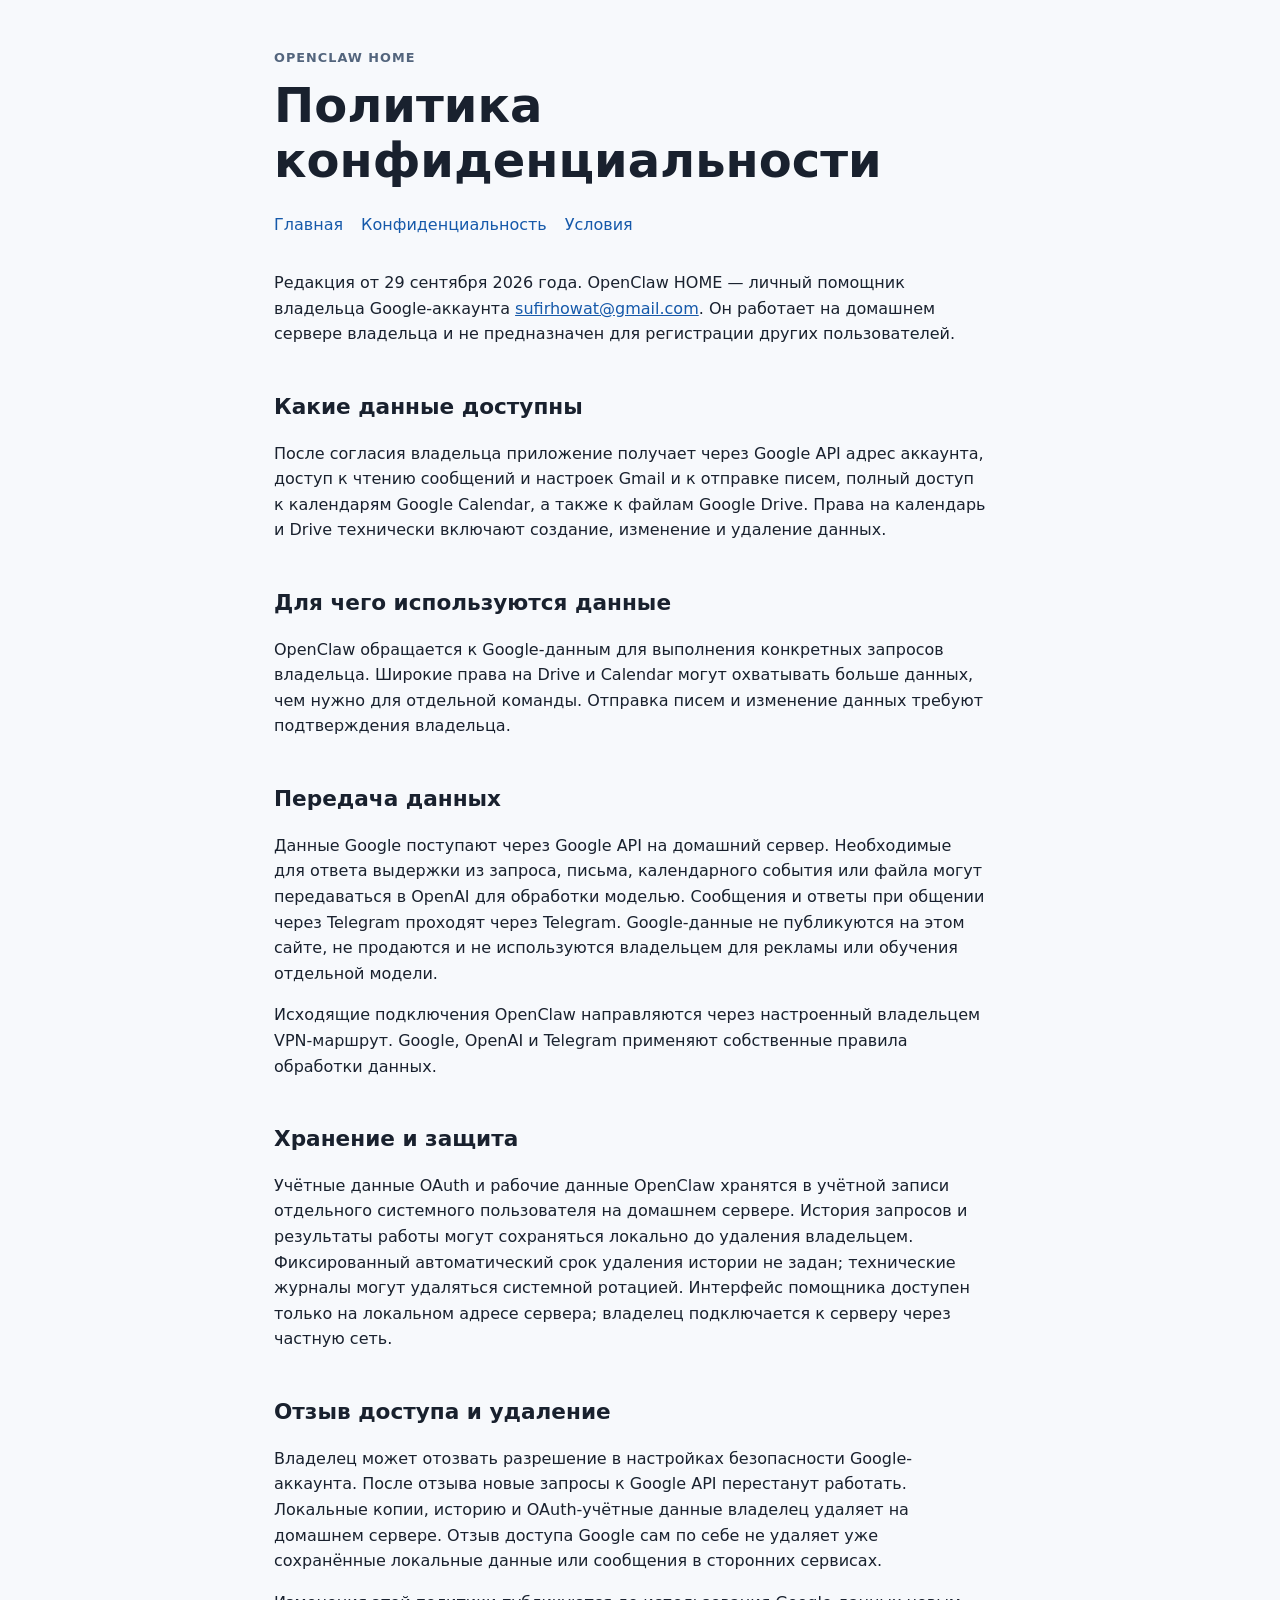
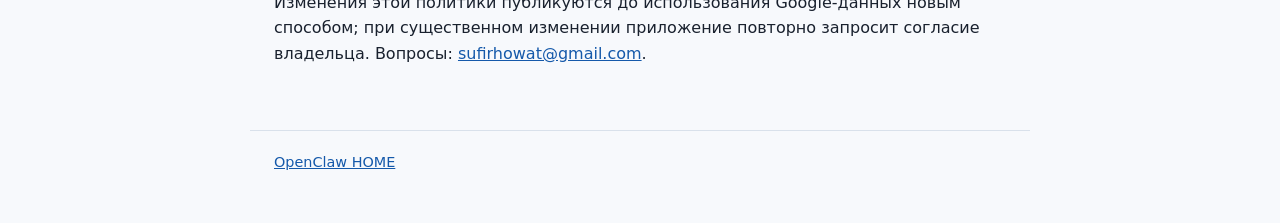
==== privacy.html @ c095cc1c "Prepare OpenClaw HOME OAuth information pages" ====
<!doctype html>
<html lang="ru"><head><meta charset="utf-8"><meta name="viewport" content="width=device-width,initial-scale=1"><title>Конфиденциальность — OpenClaw HOME</title><link rel="stylesheet" href="style.css"></head>
<body><header><div class="eyebrow">OpenClaw HOME</div><h1>Политика конфиденциальности</h1><nav aria-label="Навигация"><a href="index.html">Главная</a><a href="privacy.html" aria-current="page">Конфиденциальность</a><a href="terms.html">Условия</a></nav></header>
<main><p>Редакция от 29 сентября 2026 года. OpenClaw HOME — личный помощник владельца Google-аккаунта <a href="mailto:sufirhowat@gmail.com">sufirhowat@gmail.com</a>. Он работает на домашнем сервере владельца и не предназначен для регистрации других пользователей.</p>
<h2>Какие данные доступны</h2><p>После согласия владельца приложение получает через Google API адрес аккаунта, доступ к чтению сообщений и настроек Gmail и к отправке писем, полный доступ к календарям Google Calendar, а также к файлам Google Drive. Права на календарь и Drive технически включают создание, изменение и удаление данных.</p>
<h2>Для чего используются данные</h2><p>OpenClaw обращается к Google-данным для выполнения конкретных запросов владельца. Широкие права на Drive и Calendar могут охватывать больше данных, чем нужно для отдельной команды. Отправка писем и изменение данных требуют подтверждения владельца.</p>
<h2>Передача данных</h2><p>Данные Google поступают через Google API на домашний сервер. Необходимые для ответа выдержки из запроса, письма, календарного события или файла могут передаваться в OpenAI для обработки моделью. Сообщения и ответы при общении через Telegram проходят через Telegram. Google-данные не публикуются на этом сайте, не продаются и не используются владельцем для рекламы или обучения отдельной модели.</p>
<p>Исходящие подключения OpenClaw направляются через настроенный владельцем VPN-маршрут. Google, OpenAI и Telegram применяют собственные правила обработки данных.</p>
<h2>Хранение и защита</h2><p>Учётные данные OAuth и рабочие данные OpenClaw хранятся в учётной записи отдельного системного пользователя на домашнем сервере. История запросов и результаты работы могут сохраняться локально до удаления владельцем. Фиксированный автоматический срок удаления истории не задан; технические журналы могут удаляться системной ротацией. Интерфейс помощника доступен только на локальном адресе сервера; владелец подключается к серверу через частную сеть.</p>
<h2>Отзыв доступа и удаление</h2><p>Владелец может отозвать разрешение в настройках безопасности Google-аккаунта. После отзыва новые запросы к Google API перестанут работать. Локальные копии, историю и OAuth-учётные данные владелец удаляет на домашнем сервере. Отзыв доступа Google сам по себе не удаляет уже сохранённые локальные данные или сообщения в сторонних сервисах.</p>
<p>Изменения этой политики публикуются до использования Google-данных новым способом; при существенном изменении приложение повторно запросит согласие владельца. Вопросы: <a href="mailto:sufirhowat@gmail.com">sufirhowat@gmail.com</a>.</p>
</main><footer><a href="index.html">OpenClaw HOME</a></footer></body></html>
---- style.css ----
:root{color-scheme:light dark;font-family:system-ui,-apple-system,BlinkMacSystemFont,"Segoe UI",sans-serif;line-height:1.6}
*{box-sizing:border-box}
body{margin:0;background:#f7f9fc;color:#19212e}
header,main,footer{max-width:780px;margin:auto;padding:0 24px}
header{padding-top:48px}
main{padding-top:16px;padding-bottom:48px}
footer{padding-top:20px;padding-bottom:48px;border-top:1px solid #d9e1eb;font-size:.9rem}
h1{font-size:clamp(2rem,5vw,3rem);line-height:1.15;margin:.2em 0 .5em}
h2{font-size:1.35rem;margin:2em 0 .4em}
p,li{max-width:70ch}
a{color:#1559aa}
nav{display:flex;gap:18px;flex-wrap:wrap}
nav a{text-decoration:none}
nav a:hover,nav a:focus{text-decoration:underline}
.eyebrow{text-transform:uppercase;letter-spacing:.08em;font-size:.8rem;font-weight:700;color:#53657d}
.callout{background:#e9f1fb;border-left:4px solid #2865ae;padding:14px 18px;border-radius:4px}
@media(prefers-color-scheme:dark){body{background:#111822;color:#eef3fa}footer{border-color:#344050}a{color:#8fbeff}.eyebrow{color:#afc3dd}.callout{background:#1b2e46;border-color:#8fbeff}}
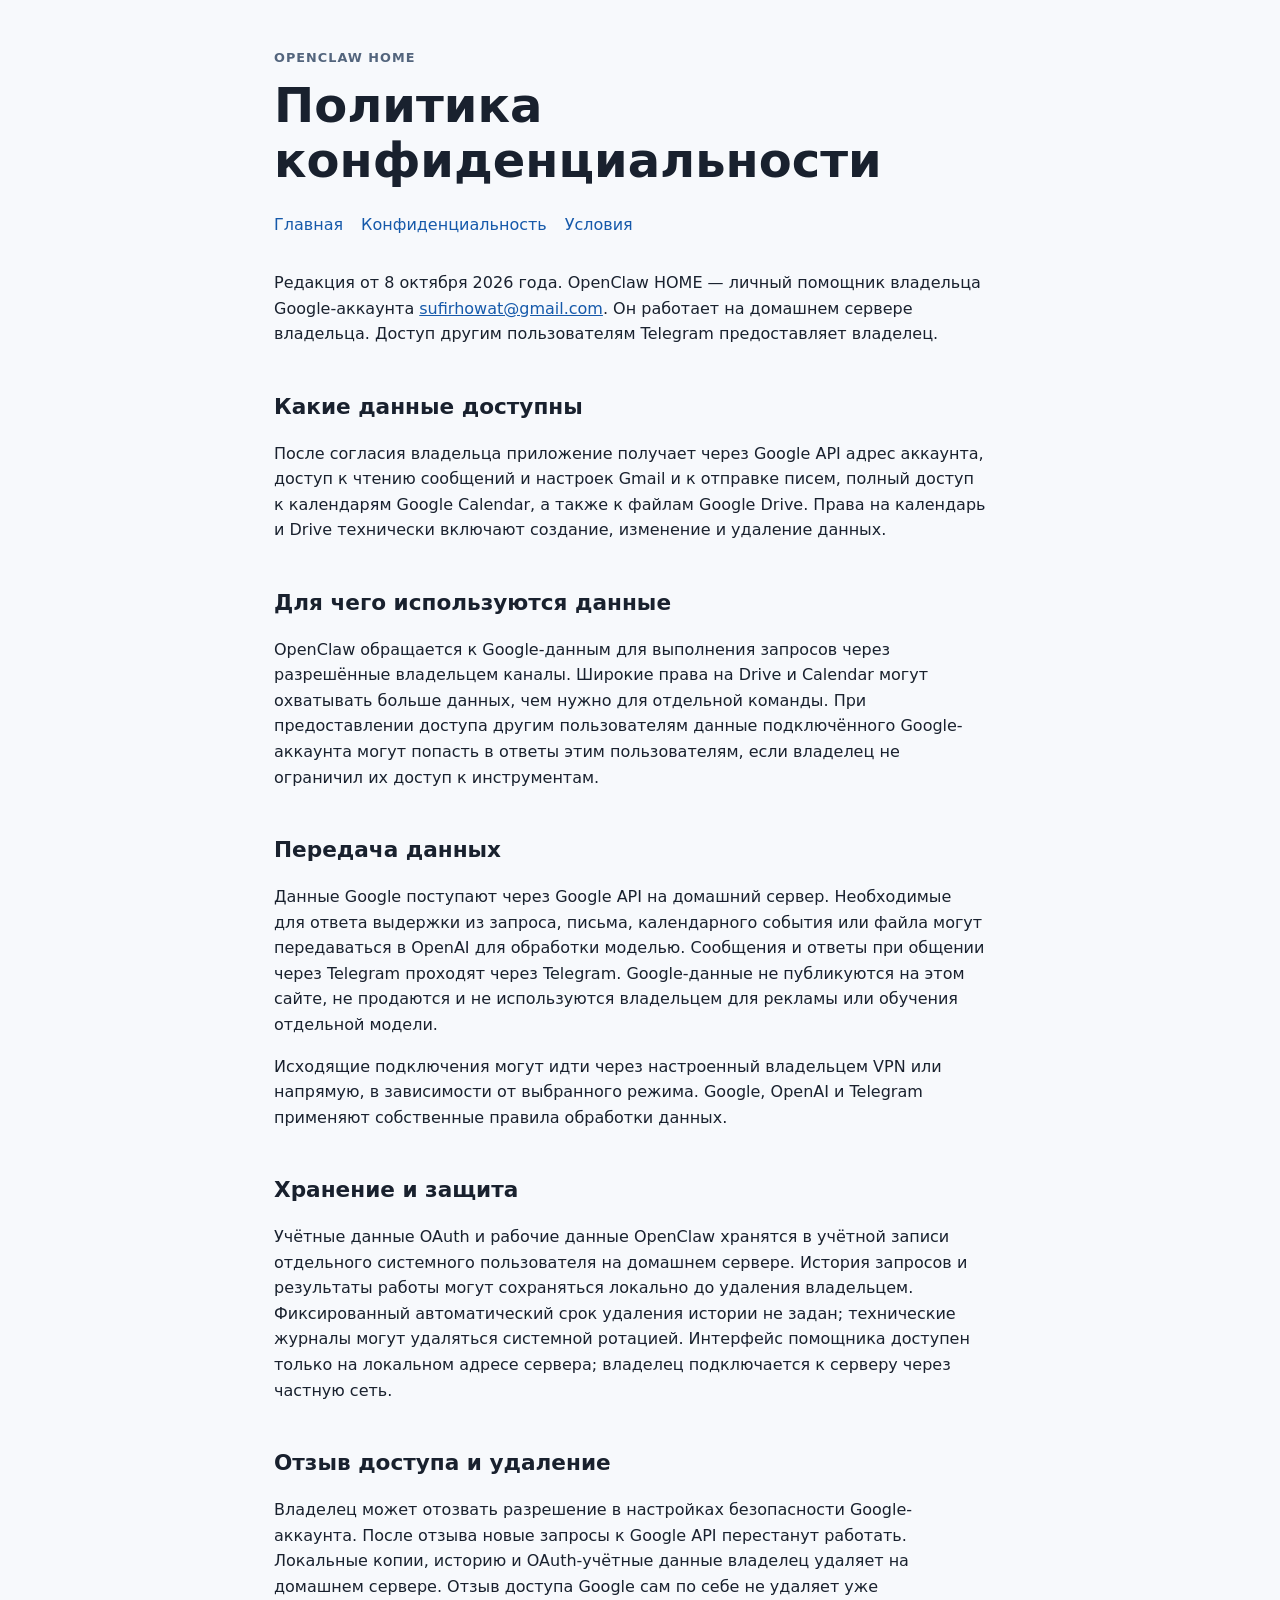
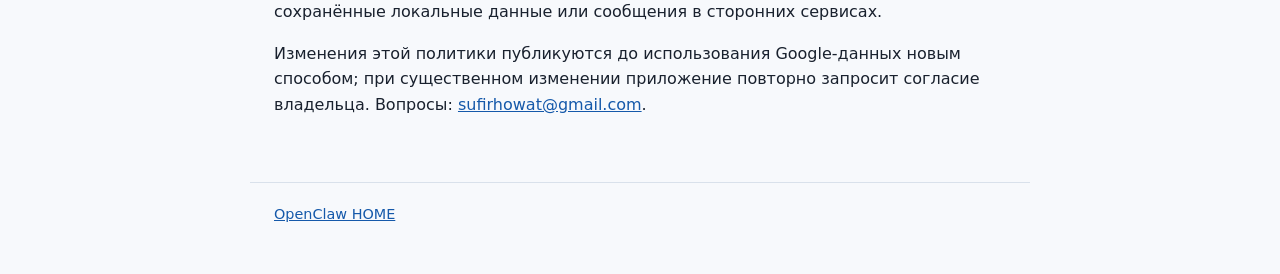
==== commit 02686d9a: "Clarify access and data handling on OAuth pages" ====
--- a/privacy.html
+++ b/privacy.html
@@ -1,11 +1,11 @@
 <!doctype html>
 <html lang="ru"><head><meta charset="utf-8"><meta name="viewport" content="width=device-width,initial-scale=1"><title>Конфиденциальность — OpenClaw HOME</title><link rel="stylesheet" href="style.css"></head>
 <body><header><div class="eyebrow">OpenClaw HOME</div><h1>Политика конфиденциальности</h1><nav aria-label="Навигация"><a href="index.html">Главная</a><a href="privacy.html" aria-current="page">Конфиденциальность</a><a href="terms.html">Условия</a></nav></header>
-<main><p>Редакция от 29 сентября 2026 года. OpenClaw HOME — личный помощник владельца Google-аккаунта <a href="mailto:sufirhowat@gmail.com">sufirhowat@gmail.com</a>. Он работает на домашнем сервере владельца и не предназначен для регистрации других пользователей.</p>
+<main><p>Редакция от 8 октября 2026 года. OpenClaw HOME — личный помощник владельца Google-аккаунта <a href="mailto:sufirhowat@gmail.com">sufirhowat@gmail.com</a>. Он работает на домашнем сервере владельца. Доступ другим пользователям Telegram предоставляет владелец.</p>
 <h2>Какие данные доступны</h2><p>После согласия владельца приложение получает через Google API адрес аккаунта, доступ к чтению сообщений и настроек Gmail и к отправке писем, полный доступ к календарям Google Calendar, а также к файлам Google Drive. Права на календарь и Drive технически включают создание, изменение и удаление данных.</p>
-<h2>Для чего используются данные</h2><p>OpenClaw обращается к Google-данным для выполнения конкретных запросов владельца. Широкие права на Drive и Calendar могут охватывать больше данных, чем нужно для отдельной команды. Отправка писем и изменение данных требуют подтверждения владельца.</p>
+<h2>Для чего используются данные</h2><p>OpenClaw обращается к Google-данным для выполнения запросов через разрешённые владельцем каналы. Широкие права на Drive и Calendar могут охватывать больше данных, чем нужно для отдельной команды. При предоставлении доступа другим пользователям данные подключённого Google-аккаунта могут попасть в ответы этим пользователям, если владелец не ограничил их доступ к инструментам.</p>
 <h2>Передача данных</h2><p>Данные Google поступают через Google API на домашний сервер. Необходимые для ответа выдержки из запроса, письма, календарного события или файла могут передаваться в OpenAI для обработки моделью. Сообщения и ответы при общении через Telegram проходят через Telegram. Google-данные не публикуются на этом сайте, не продаются и не используются владельцем для рекламы или обучения отдельной модели.</p>
-<p>Исходящие подключения OpenClaw направляются через настроенный владельцем VPN-маршрут. Google, OpenAI и Telegram применяют собственные правила обработки данных.</p>
+<p>Исходящие подключения могут идти через настроенный владельцем VPN или напрямую, в зависимости от выбранного режима. Google, OpenAI и Telegram применяют собственные правила обработки данных.</p>
 <h2>Хранение и защита</h2><p>Учётные данные OAuth и рабочие данные OpenClaw хранятся в учётной записи отдельного системного пользователя на домашнем сервере. История запросов и результаты работы могут сохраняться локально до удаления владельцем. Фиксированный автоматический срок удаления истории не задан; технические журналы могут удаляться системной ротацией. Интерфейс помощника доступен только на локальном адресе сервера; владелец подключается к серверу через частную сеть.</p>
 <h2>Отзыв доступа и удаление</h2><p>Владелец может отозвать разрешение в настройках безопасности Google-аккаунта. После отзыва новые запросы к Google API перестанут работать. Локальные копии, историю и OAuth-учётные данные владелец удаляет на домашнем сервере. Отзыв доступа Google сам по себе не удаляет уже сохранённые локальные данные или сообщения в сторонних сервисах.</p>
 <p>Изменения этой политики публикуются до использования Google-данных новым способом; при существенном изменении приложение повторно запросит согласие владельца. Вопросы: <a href="mailto:sufirhowat@gmail.com">sufirhowat@gmail.com</a>.</p>
